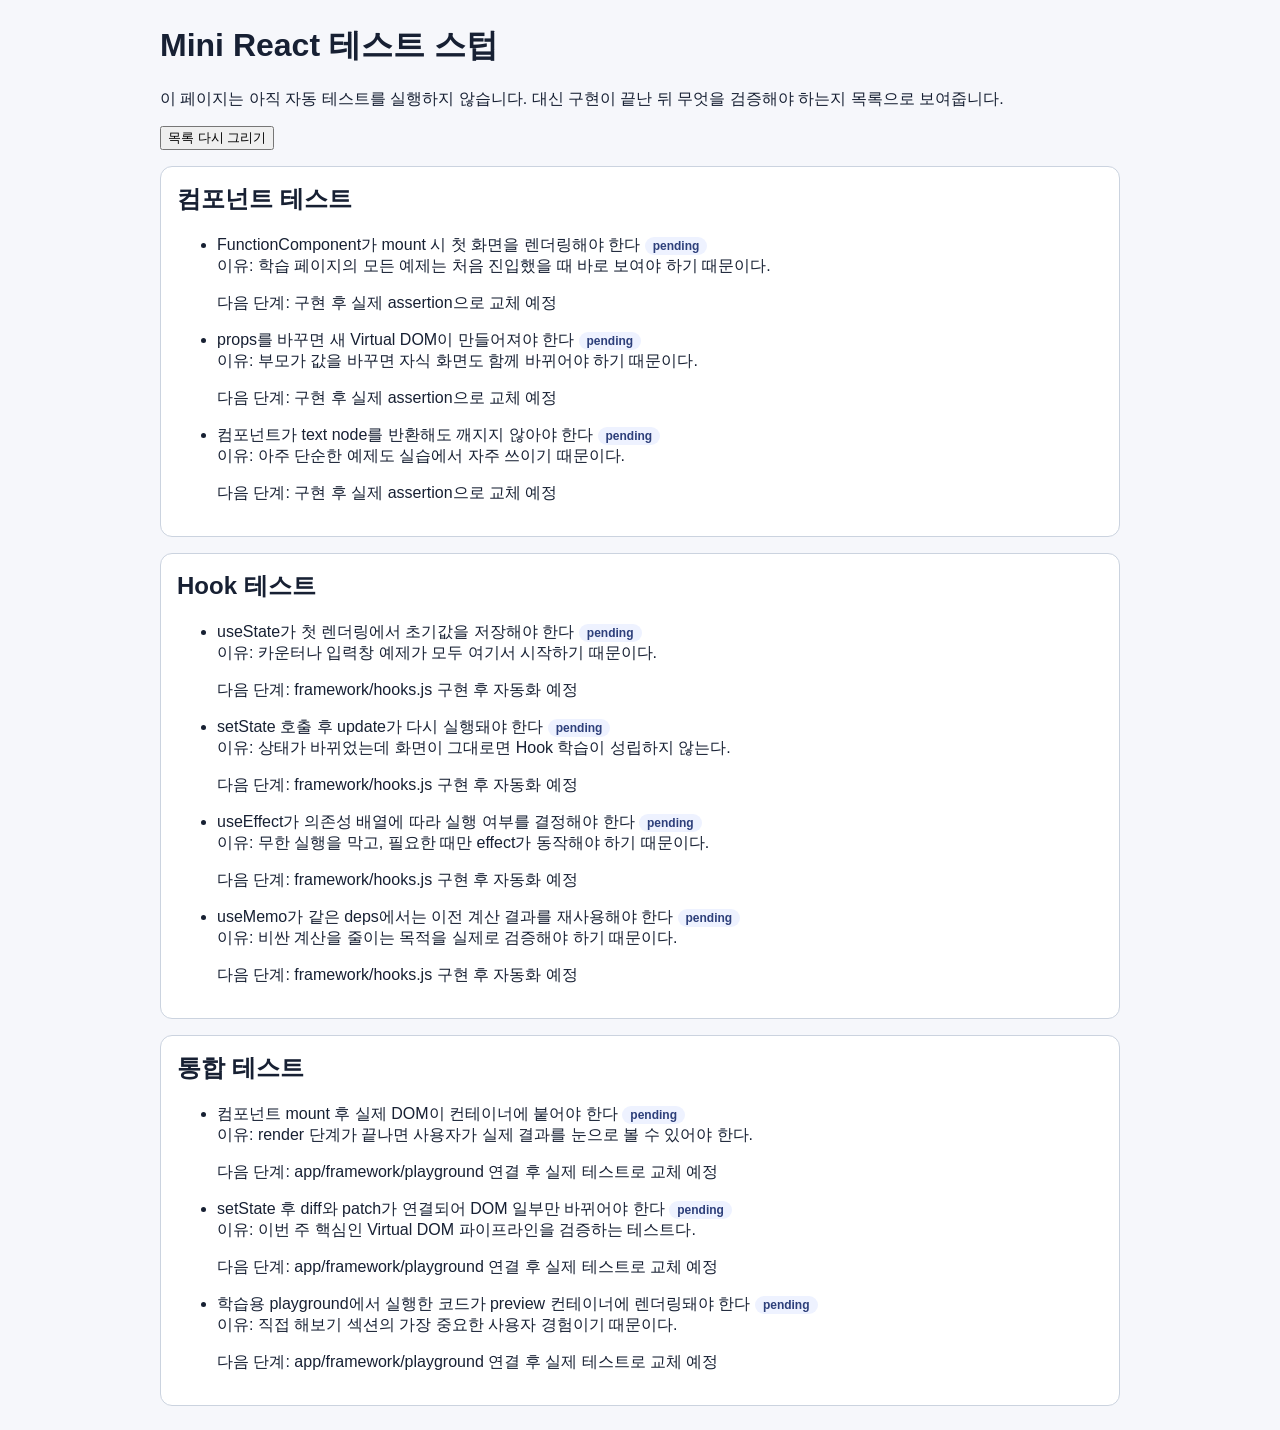
==== tests/framework.test.html @ 9bf92db6 "First commit" ====
<!doctype html>
<html lang="ko">
  <head>
    <meta charset="UTF-8" />
    <meta name="viewport" content="width=device-width, initial-scale=1.0" />
    <title>Framework Test Stub</title>
    <style>
      body {
        margin: 0;
        padding: 24px;
        background: #f6f7fb;
        color: #172033;
        font-family: "Pretendard", "Apple SD Gothic Neo", sans-serif;
      }

      main {
        max-width: 960px;
        margin: 0 auto;
      }

      section {
        margin-top: 16px;
        padding: 16px;
        border: 1px solid #cbd3df;
        border-radius: 12px;
        background: white;
      }

      h1,
      h2,
      p {
        margin-top: 0;
      }

      li + li {
        margin-top: 8px;
      }

      .status {
        display: inline-block;
        padding: 2px 8px;
        border-radius: 999px;
        background: #eef2ff;
        color: #2d3f7a;
        font-size: 12px;
        font-weight: 700;
      }
    </style>
  </head>
  <body>
    <main>
      <h1>Mini React 테스트 스텁</h1>
      <p>
        이 페이지는 아직 자동 테스트를 실행하지 않습니다.
        대신 구현이 끝난 뒤 무엇을 검증해야 하는지 목록으로 보여줍니다.
      </p>

      <button id="refresh-button" type="button">목록 다시 그리기</button>
      <div id="results"></div>
    </main>

    <script type="module">
      import { runComponentStubTests } from './component.test.js';
      import { runHookStubTests } from './hooks.test.js';
      import { runIntegrationStubTests } from './integration.test.js';

      const resultsRoot = document.querySelector('#results');
      const refreshButton = document.querySelector('#refresh-button');

      function renderGroup(title, results) {
        const section = document.createElement('section');
        const heading = document.createElement('h2');
        const list = document.createElement('ul');

        heading.textContent = title;
        section.appendChild(heading);

        for (const result of results) {
          const item = document.createElement('li');
          const badge = document.createElement('span');
          const reason = document.createElement('p');
          const nextStep = document.createElement('p');

          badge.className = 'status';
          badge.textContent = result.status;

          item.textContent = `${result.name} `;
          item.appendChild(badge);

          reason.textContent = `이유: ${result.reason}`;
          nextStep.textContent = `다음 단계: ${result.nextStep}`;

          item.append(reason, nextStep);
          list.appendChild(item);
        }

        section.appendChild(list);
        return section;
      }

      function renderAll() {
        resultsRoot.replaceChildren(
          renderGroup('컴포넌트 테스트', runComponentStubTests()),
          renderGroup('Hook 테스트', runHookStubTests()),
          renderGroup('통합 테스트', runIntegrationStubTests()),
        );
      }

      refreshButton.addEventListener('click', renderAll);
      renderAll();
    </script>
  </body>
</html>
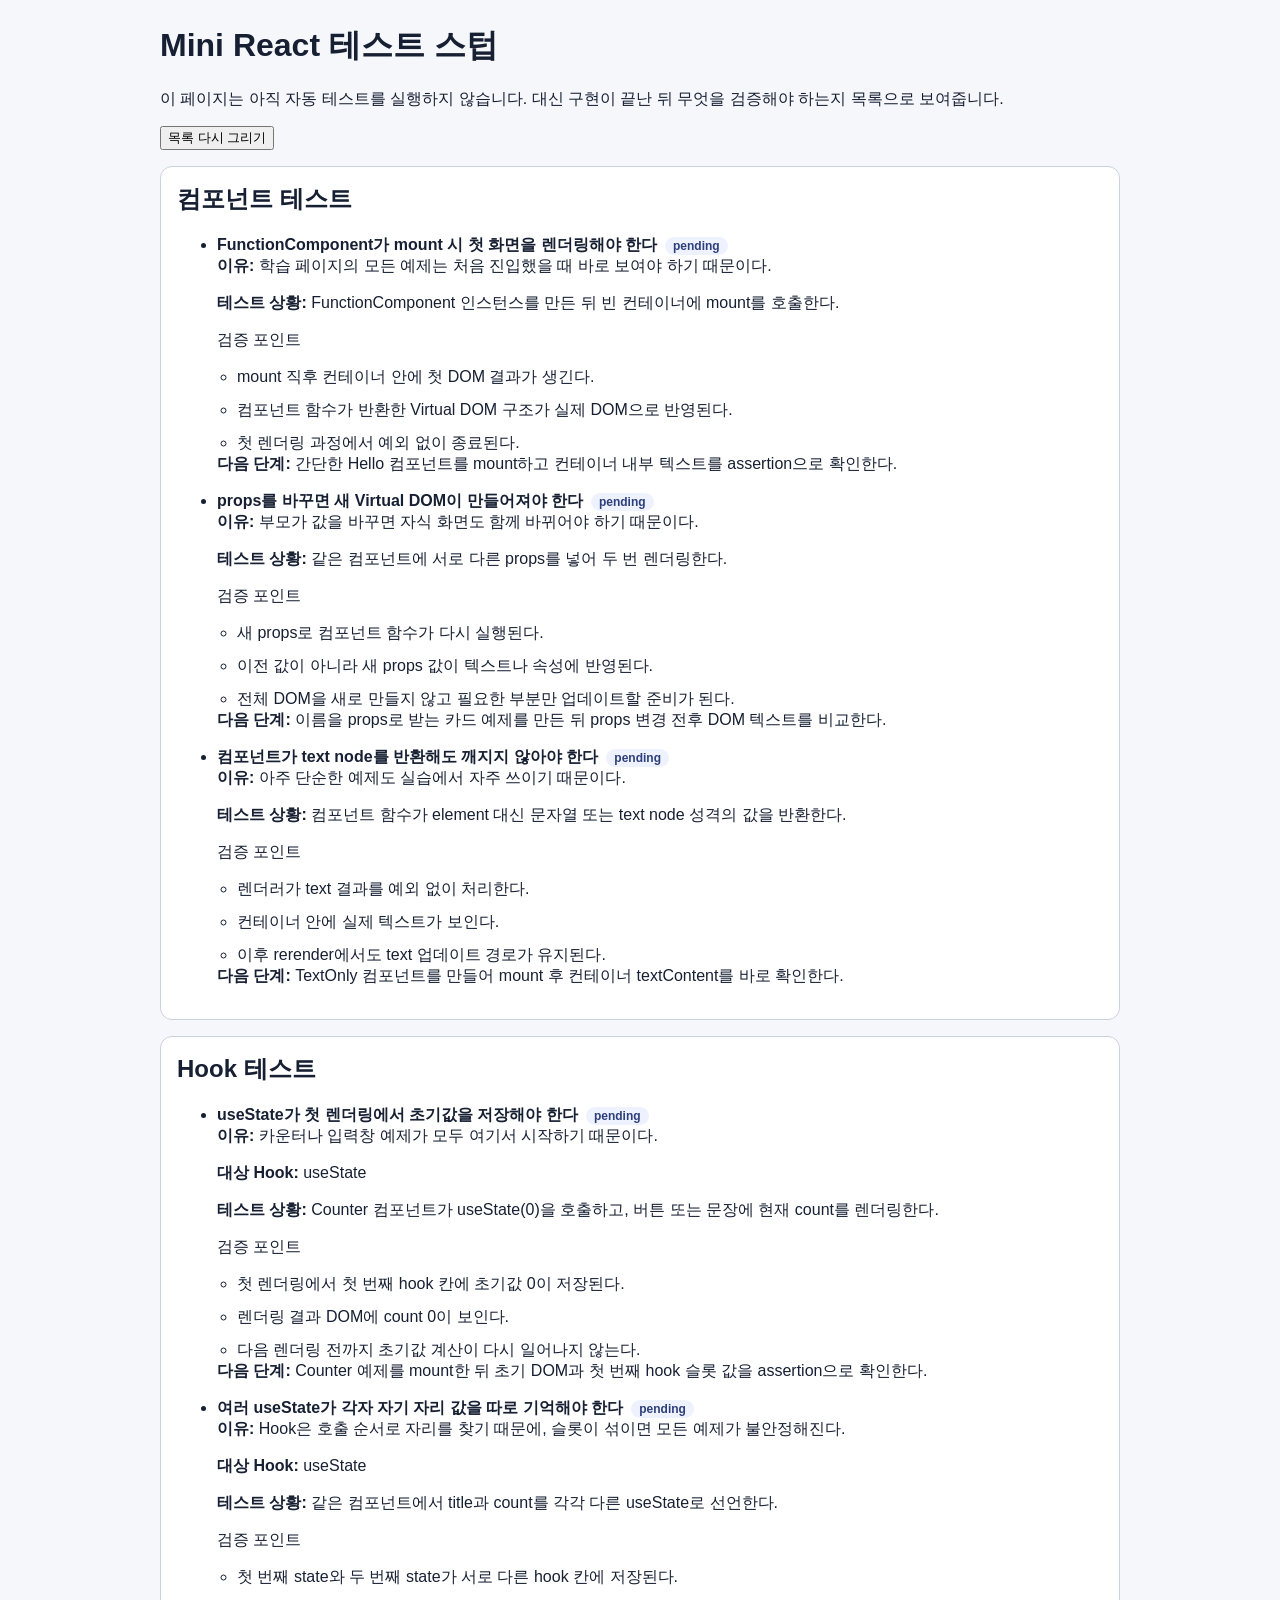
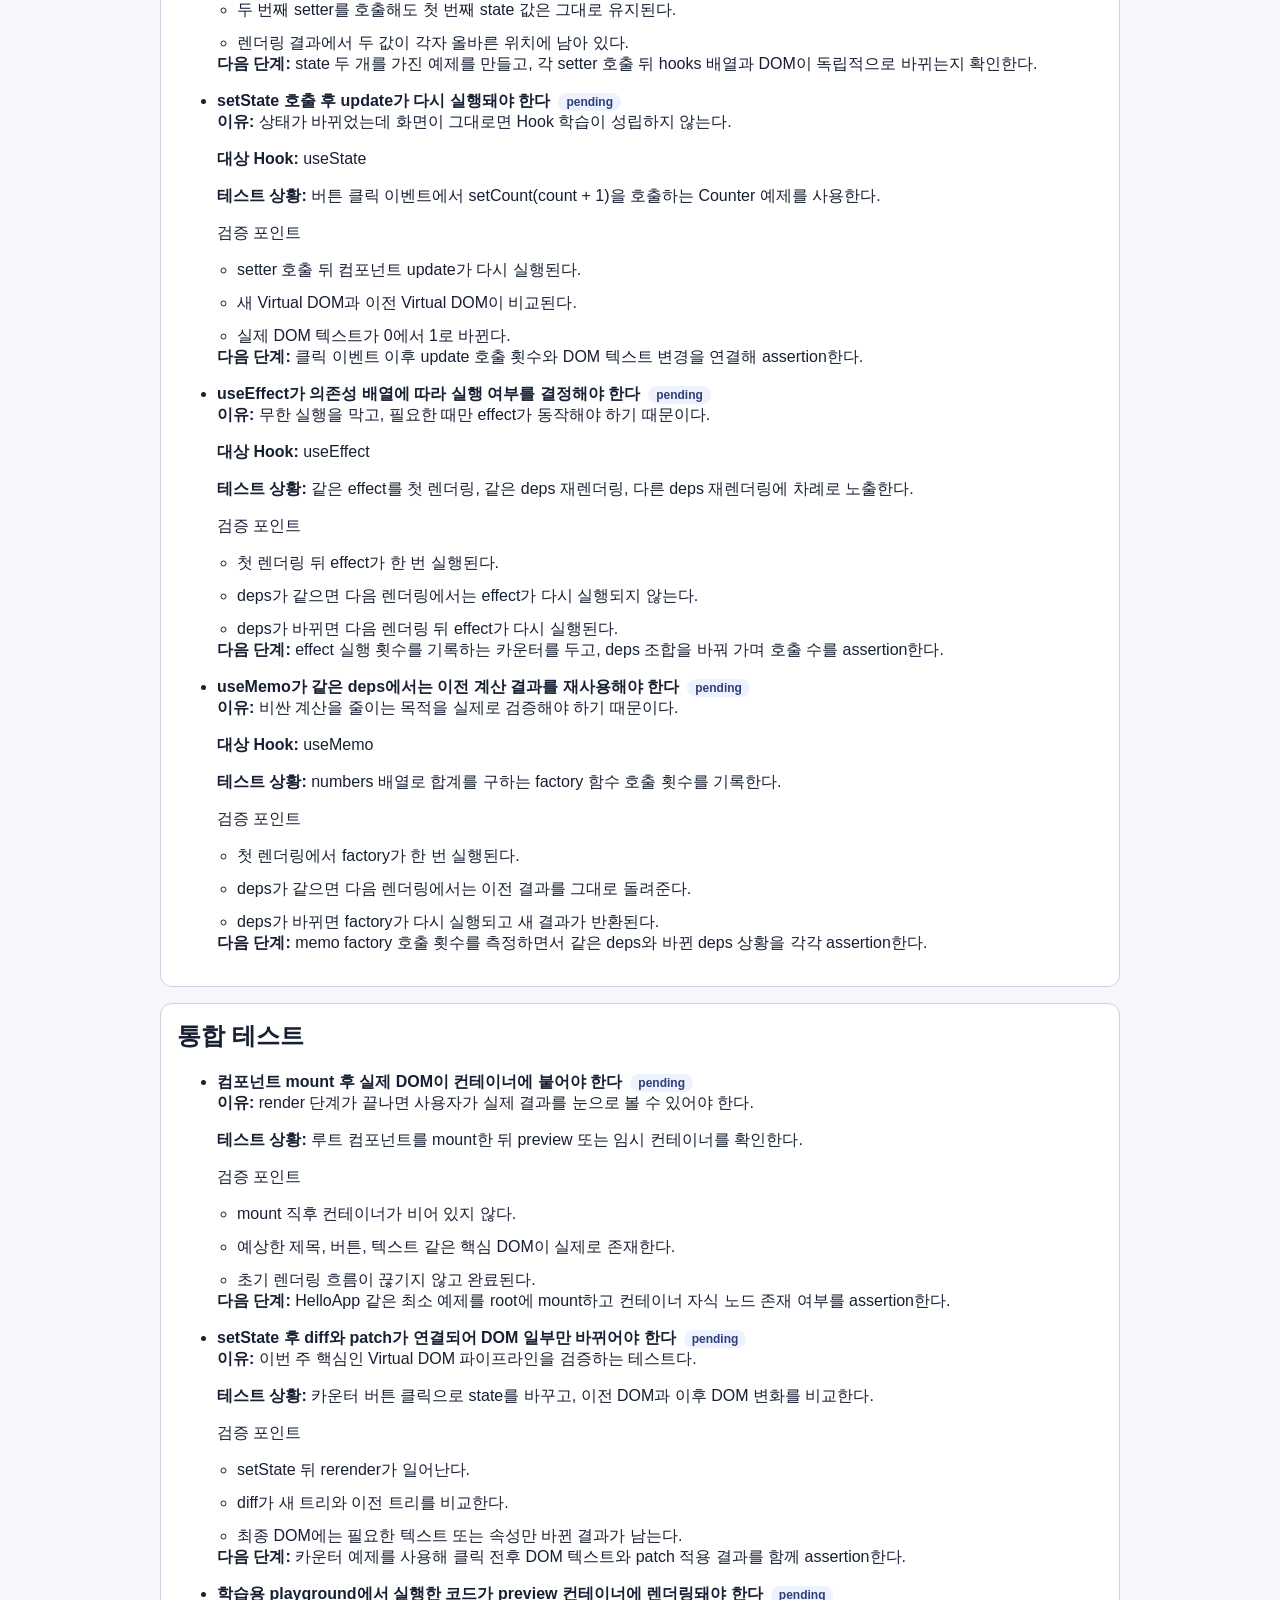
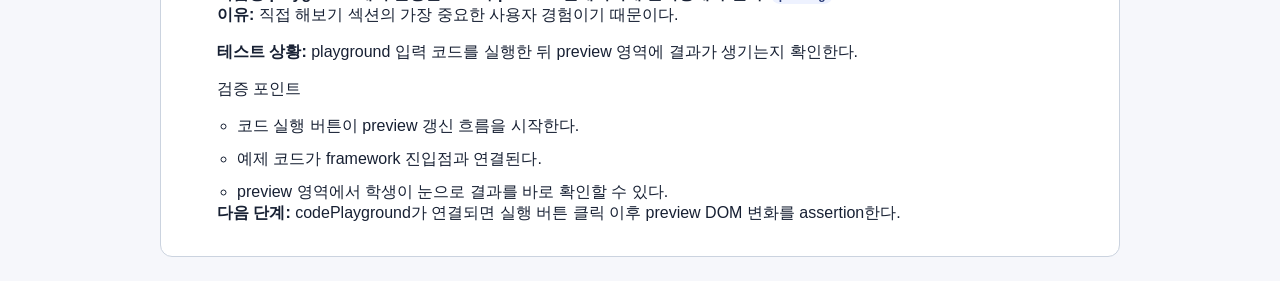
==== commit 284ea3aa: "feat : pages.md, tests.md 추가 및 파일 주석추가" ====
--- a/tests/framework.test.html
+++ b/tests/framework.test.html
@@ -5,6 +5,8 @@
     <meta name="viewport" content="width=device-width, initial-scale=1.0" />
     <title>Framework Test Stub</title>
     <style>
+      /* 이 페이지는 "테스트 실행기"라기보다 "테스트 시나리오 뷰어"에 가깝다.
+         그래서 화려한 UI보다는 각 항목을 읽기 쉬운 문서형 레이아웃으로 맞췄다. */
       body {
         margin: 0;
         padding: 24px;
@@ -33,7 +35,7 @@
       }
 
       li + li {
-        margin-top: 8px;
+        margin-top: 12px;
       }
 
       .status {
@@ -45,6 +47,23 @@
         font-size: 12px;
         font-weight: 700;
       }
+
+      .result-title-row {
+        display: flex;
+        gap: 8px;
+        align-items: center;
+        flex-wrap: wrap;
+      }
+
+      .result-title {
+        margin-bottom: 0;
+        font-weight: 700;
+      }
+
+      .details-list {
+        margin-top: 0;
+        padding-left: 20px;
+      }
     </style>
   </head>
   <body>
@@ -55,11 +74,15 @@
         대신 구현이 끝난 뒤 무엇을 검증해야 하는지 목록으로 보여줍니다.
       </p>
 
+      <!-- 새 시나리오를 추가했을 때 브라우저에서 바로 다시 그려 볼 수 있도록
+           단순 refresh 버튼을 두었다. -->
       <button id="refresh-button" type="button">목록 다시 그리기</button>
       <div id="results"></div>
     </main>
 
     <script type="module">
+      // 각 모듈은 "실행 결과"라기보다 "테스트 시나리오 데이터"를 내보낸다.
+      // 이 HTML은 그 데이터를 받아 읽기 좋은 형태로 렌더링하는 역할을 맡는다.
       import { runComponentStubTests } from './component.test.js';
       import { runHookStubTests } from './hooks.test.js';
       import { runIntegrationStubTests } from './integration.test.js';
@@ -67,6 +90,40 @@
       const resultsRoot = document.querySelector('#results');
       const refreshButton = document.querySelector('#refresh-button');
 
+      // 한 줄 설명 항목을 "라벨: 내용" 형태로 붙이는 helper다.
+      // 예: 이유, 대상 Hook, 테스트 상황, 다음 단계
+      function appendDetail(container, label, text) {
+        if (!text) return;
+
+        const paragraph = document.createElement('p');
+        const strong = document.createElement('strong');
+
+        strong.textContent = `${label}: `;
+        paragraph.append(strong, text);
+        container.appendChild(paragraph);
+      }
+
+      // 여러 개의 검증 포인트처럼 리스트가 필요한 경우에 쓰는 helper다.
+      function appendListDetail(container, label, items) {
+        if (!Array.isArray(items) || items.length === 0) return;
+
+        const heading = document.createElement('p');
+        const list = document.createElement('ul');
+
+        heading.textContent = label;
+        list.className = 'details-list';
+
+        for (const item of items) {
+          const li = document.createElement('li');
+          li.textContent = item;
+          list.appendChild(li);
+        }
+
+        container.append(heading, list);
+      }
+
+      // 테스트 그룹 하나를 section으로 렌더링한다.
+      // 컴포넌트 / Hook / 통합 테스트가 모두 같은 패턴을 쓰므로 공통 함수로 묶었다.
       function renderGroup(title, results) {
         const section = document.createElement('section');
         const heading = document.createElement('h2');
@@ -77,20 +134,26 @@
 
         for (const result of results) {
           const item = document.createElement('li');
+          const titleRow = document.createElement('div');
+          const name = document.createElement('p');
           const badge = document.createElement('span');
-          const reason = document.createElement('p');
-          const nextStep = document.createElement('p');
 
+          titleRow.className = 'result-title-row';
+          name.className = 'result-title';
           badge.className = 'status';
+
+          name.textContent = result.name;
           badge.textContent = result.status;
 
-          item.textContent = `${result.name} `;
-          item.appendChild(badge);
+          titleRow.append(name, badge);
+          item.appendChild(titleRow);
 
-          reason.textContent = `이유: ${result.reason}`;
-          nextStep.textContent = `다음 단계: ${result.nextStep}`;
+          appendDetail(item, '이유', result.reason);
+          appendDetail(item, '대상 Hook', result.hook);
+          appendDetail(item, '테스트 상황', result.setup);
+          appendListDetail(item, '검증 포인트', result.checkpoints);
+          appendDetail(item, '다음 단계', result.nextStep);
 
-          item.append(reason, nextStep);
           list.appendChild(item);
         }
 
@@ -98,6 +161,7 @@
         return section;
       }
 
+      // 세 종류의 테스트 시나리오를 한 번에 다시 그린다.
       function renderAll() {
         resultsRoot.replaceChildren(
           renderGroup('컴포넌트 테스트', runComponentStubTests()),
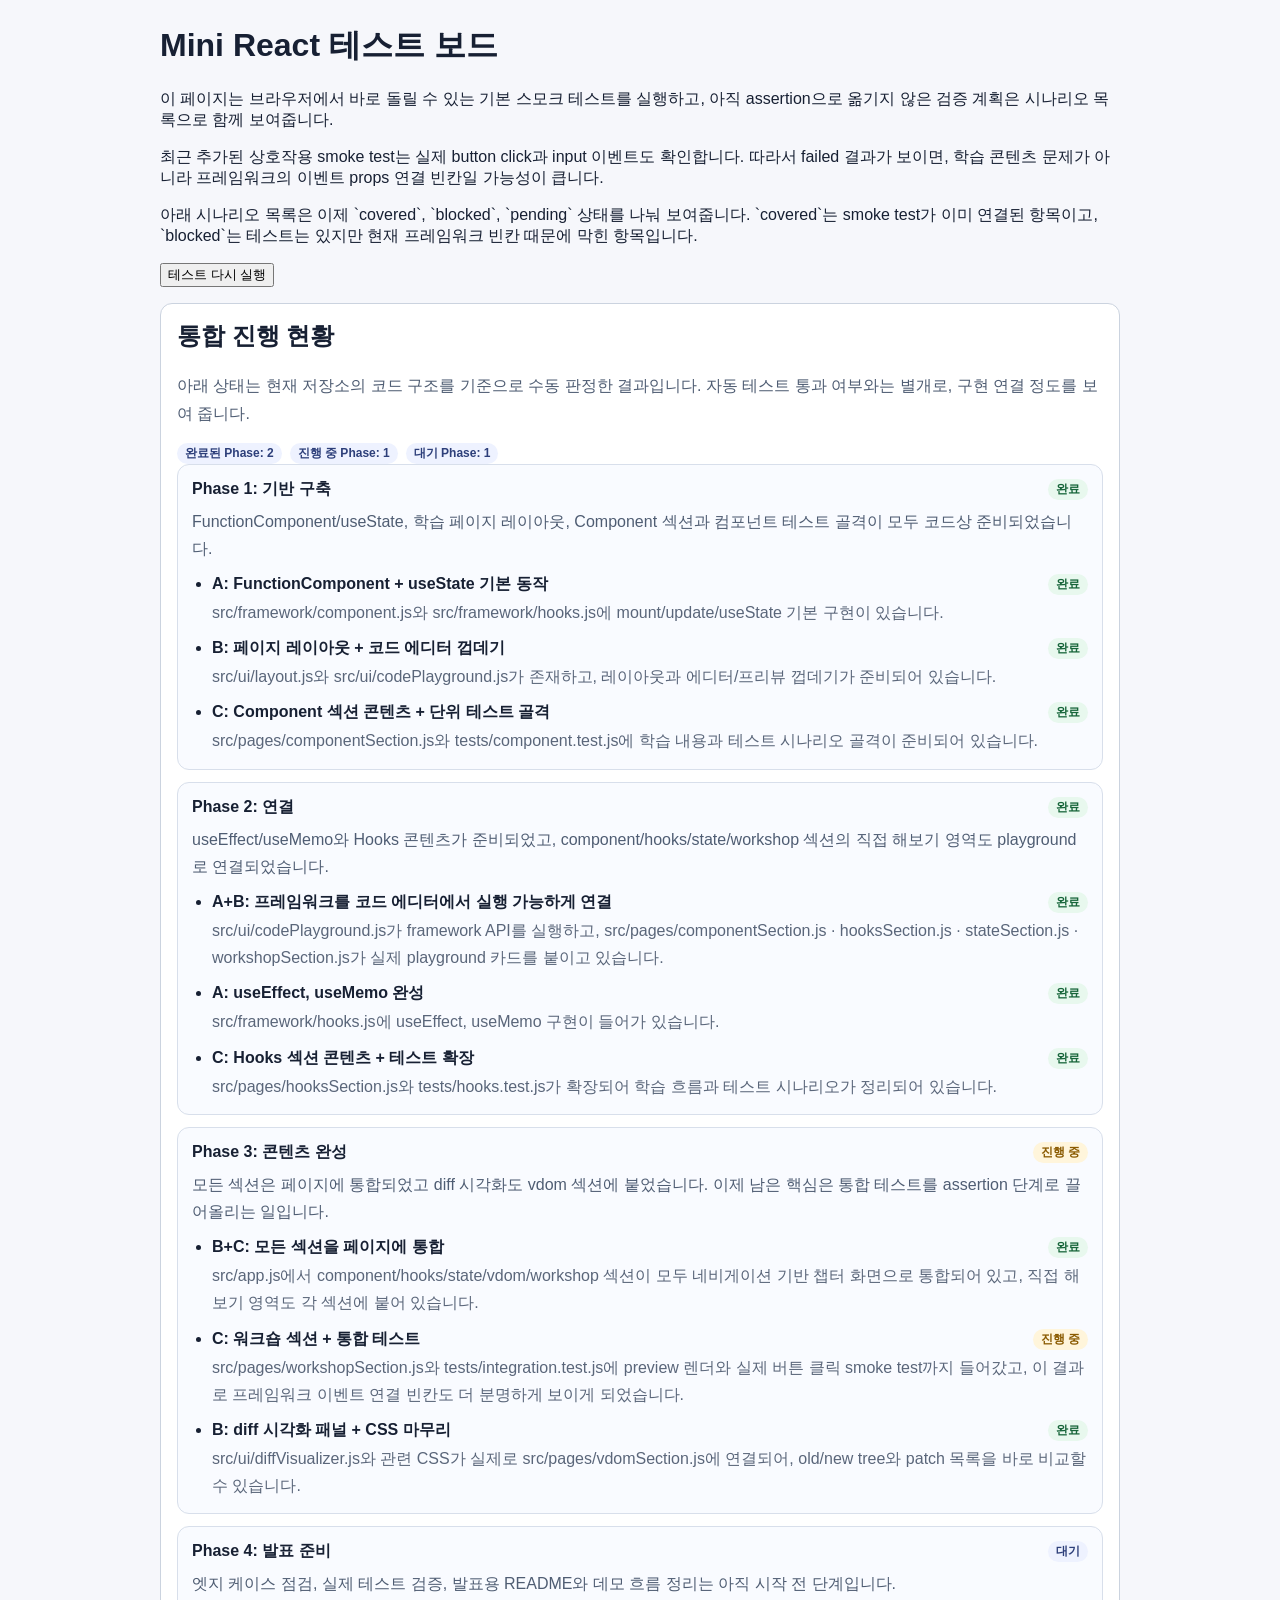
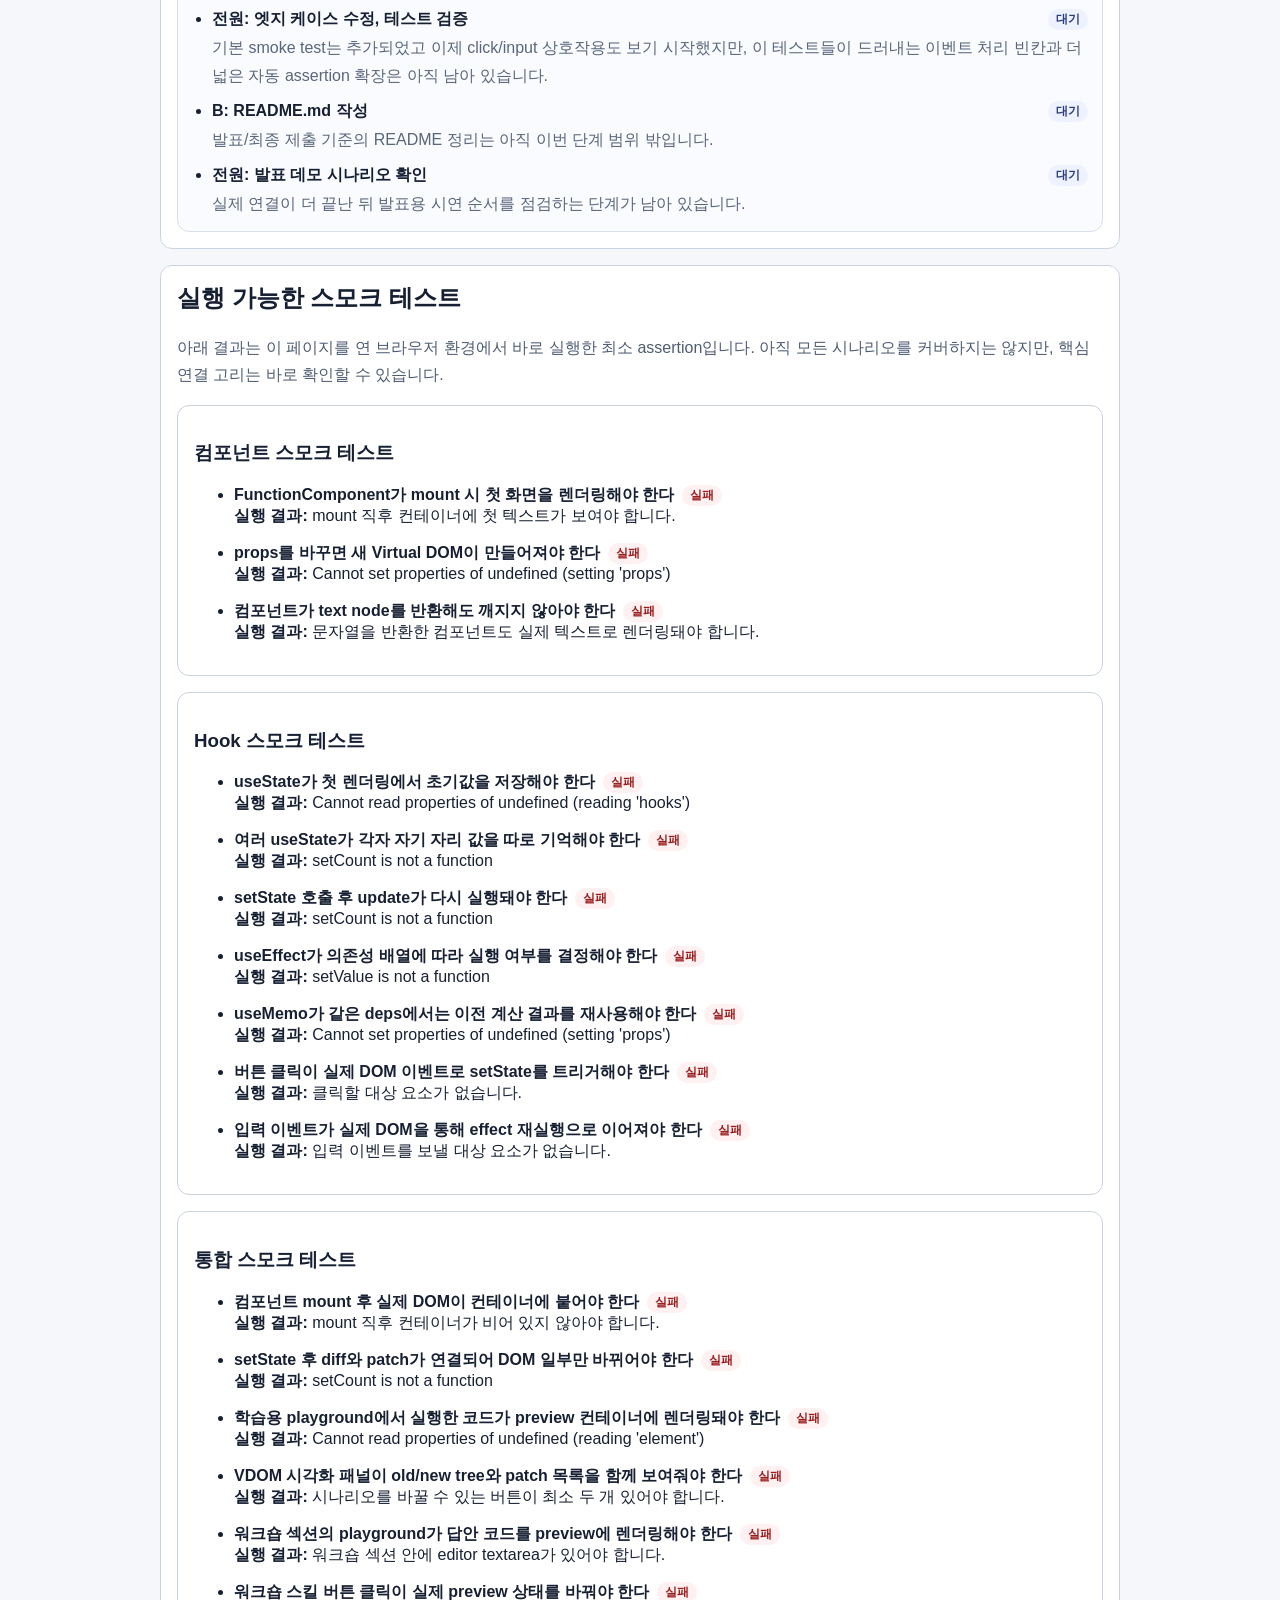
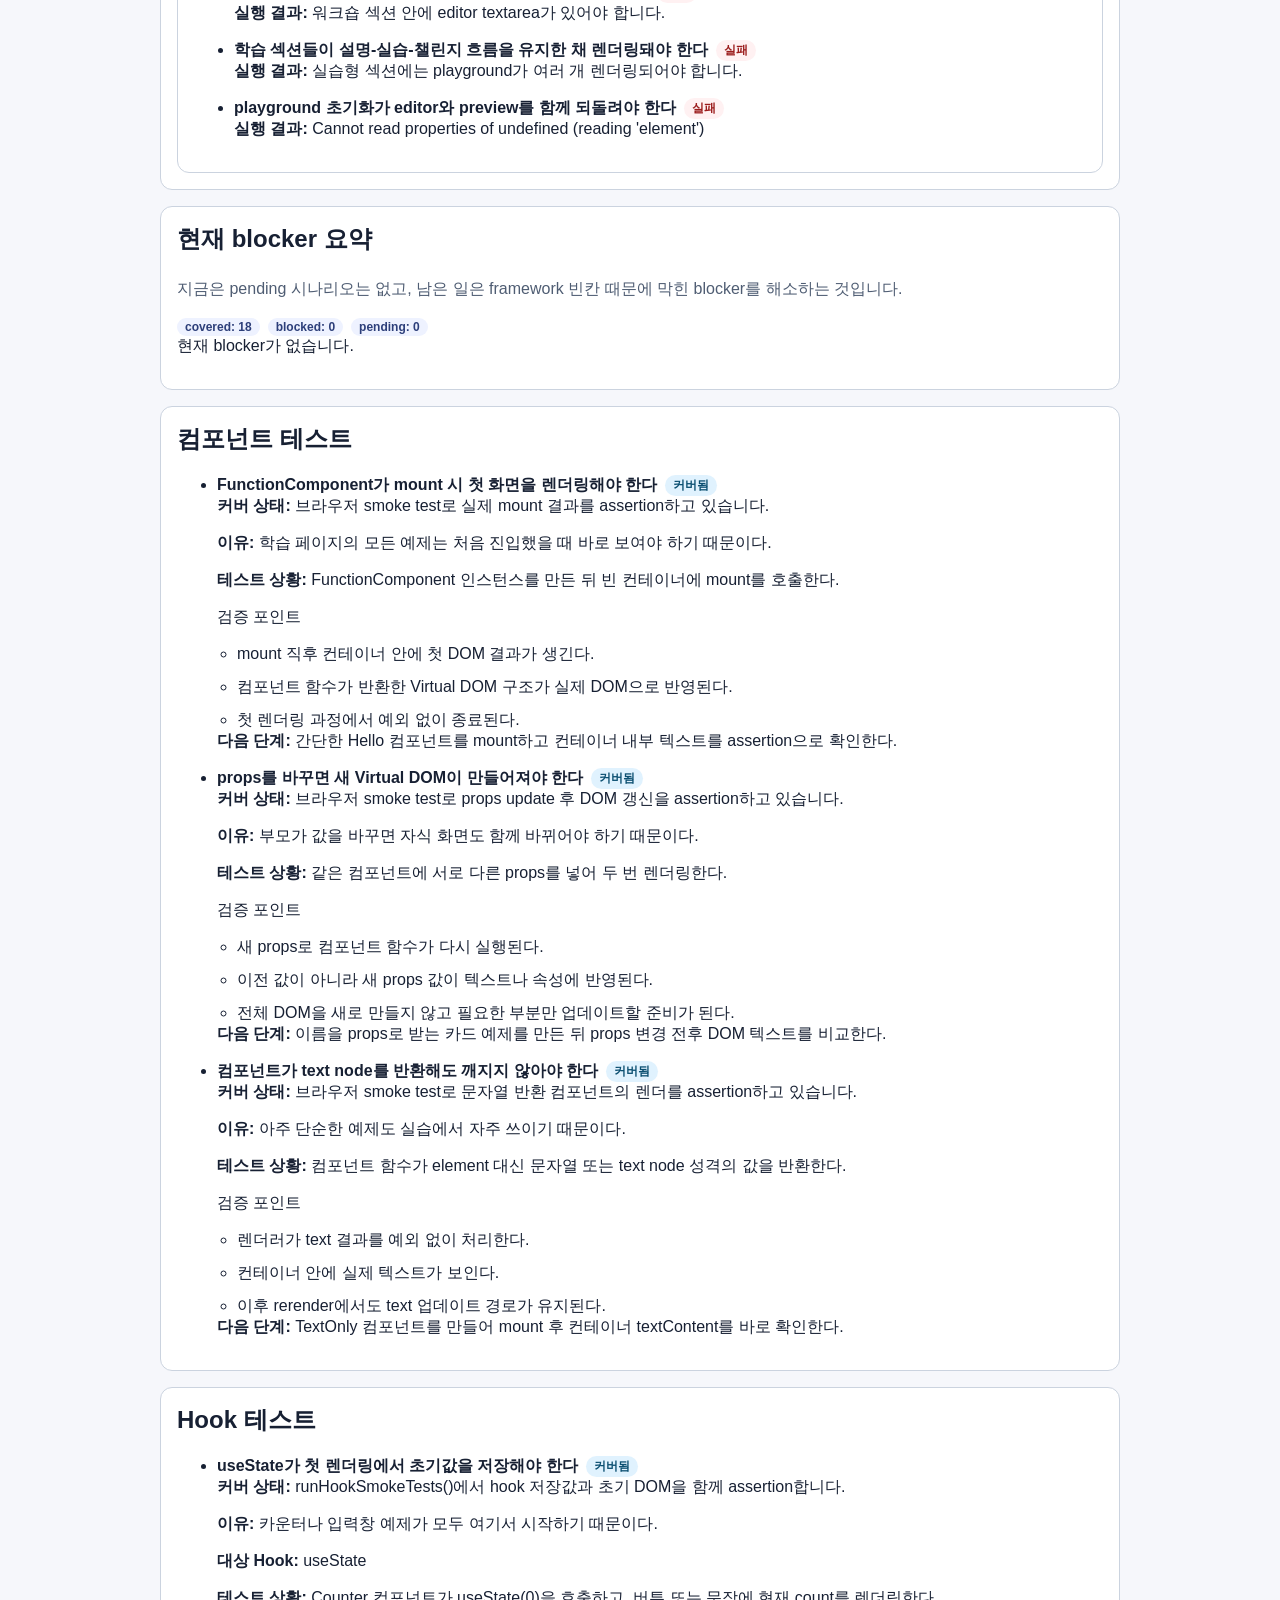
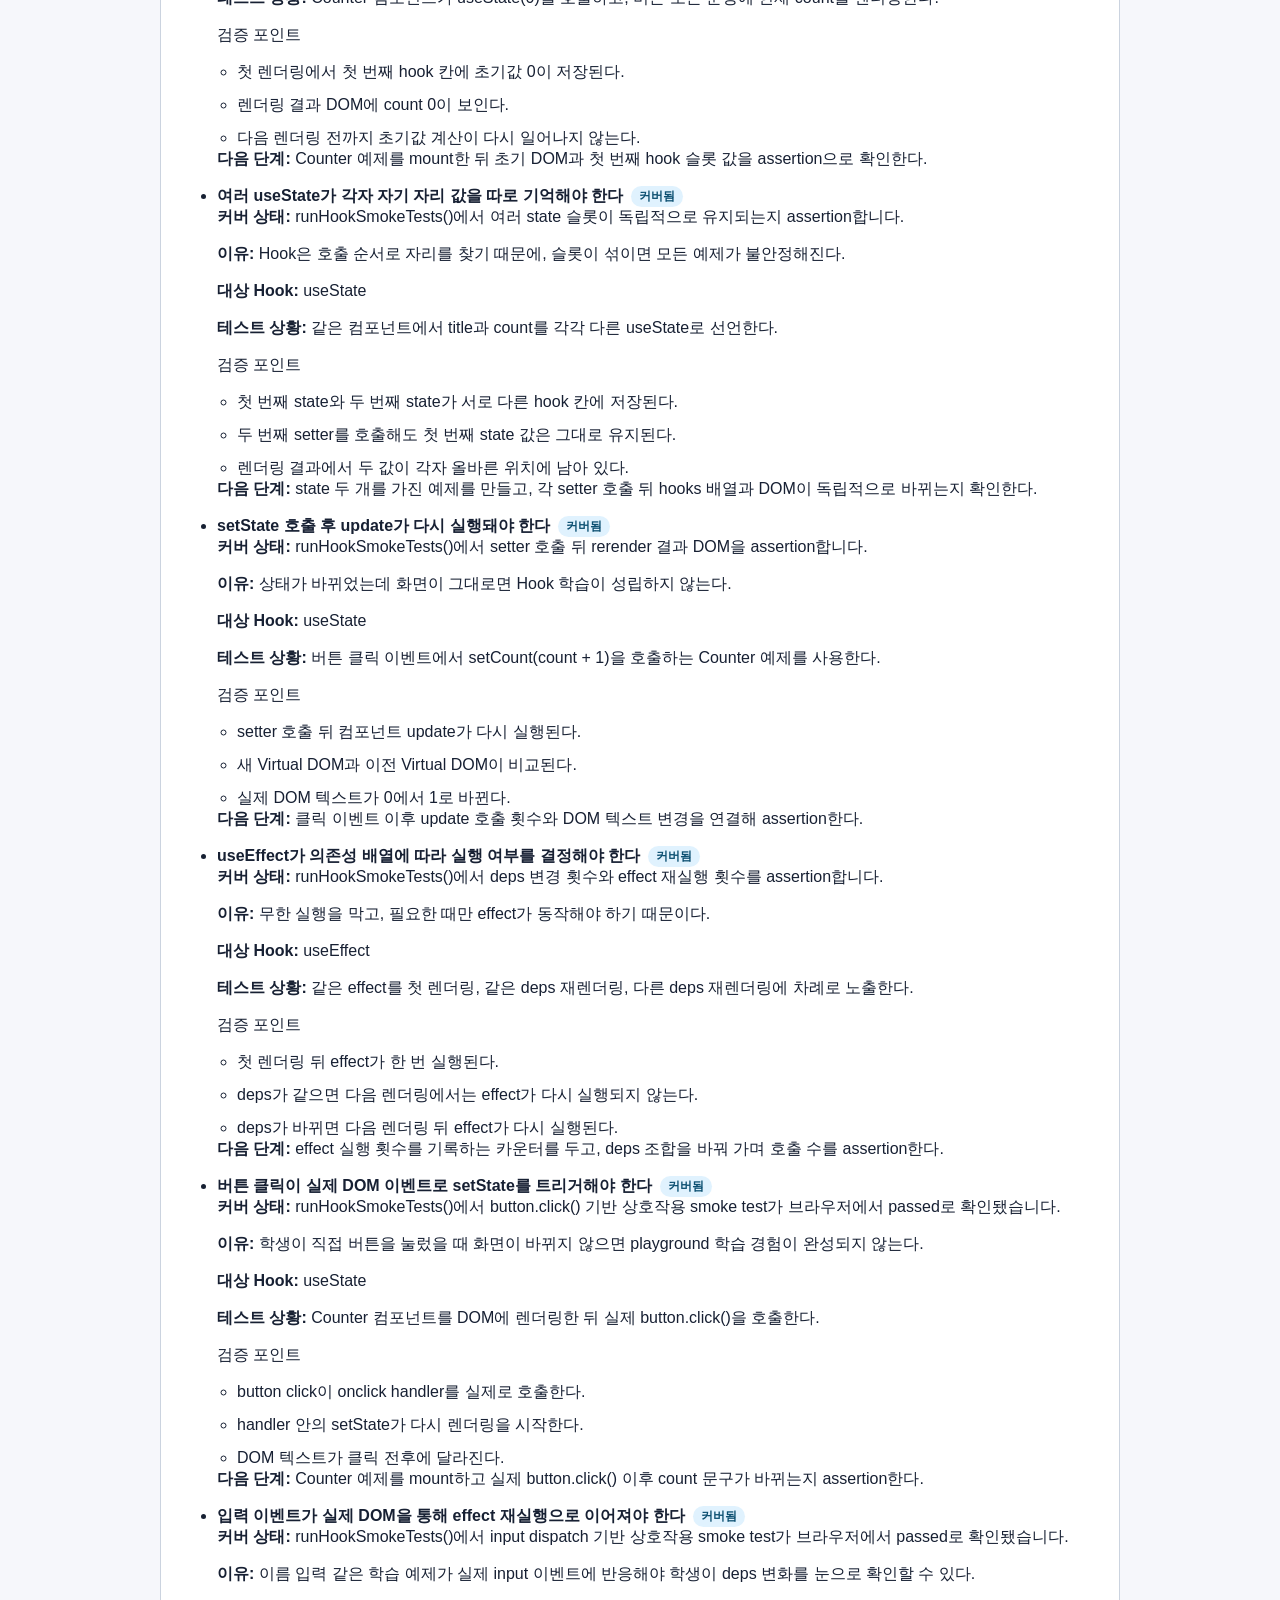
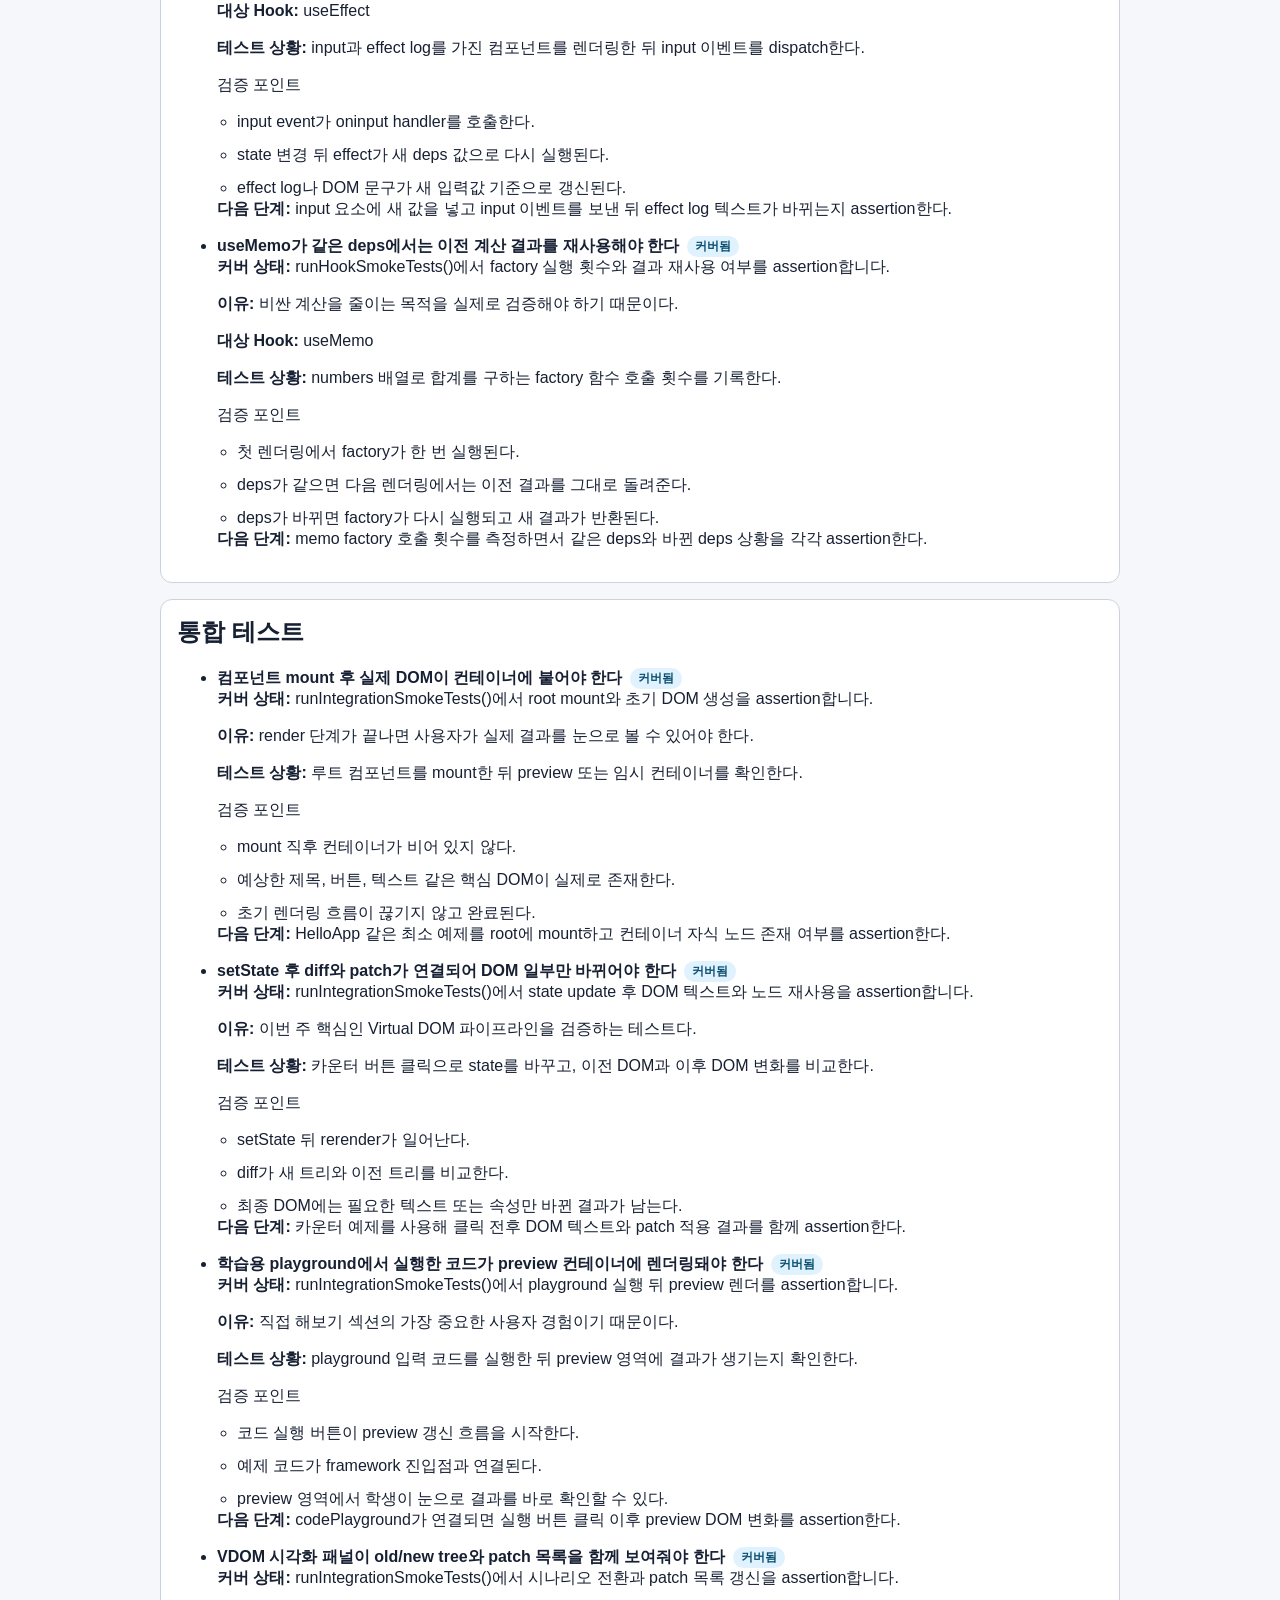
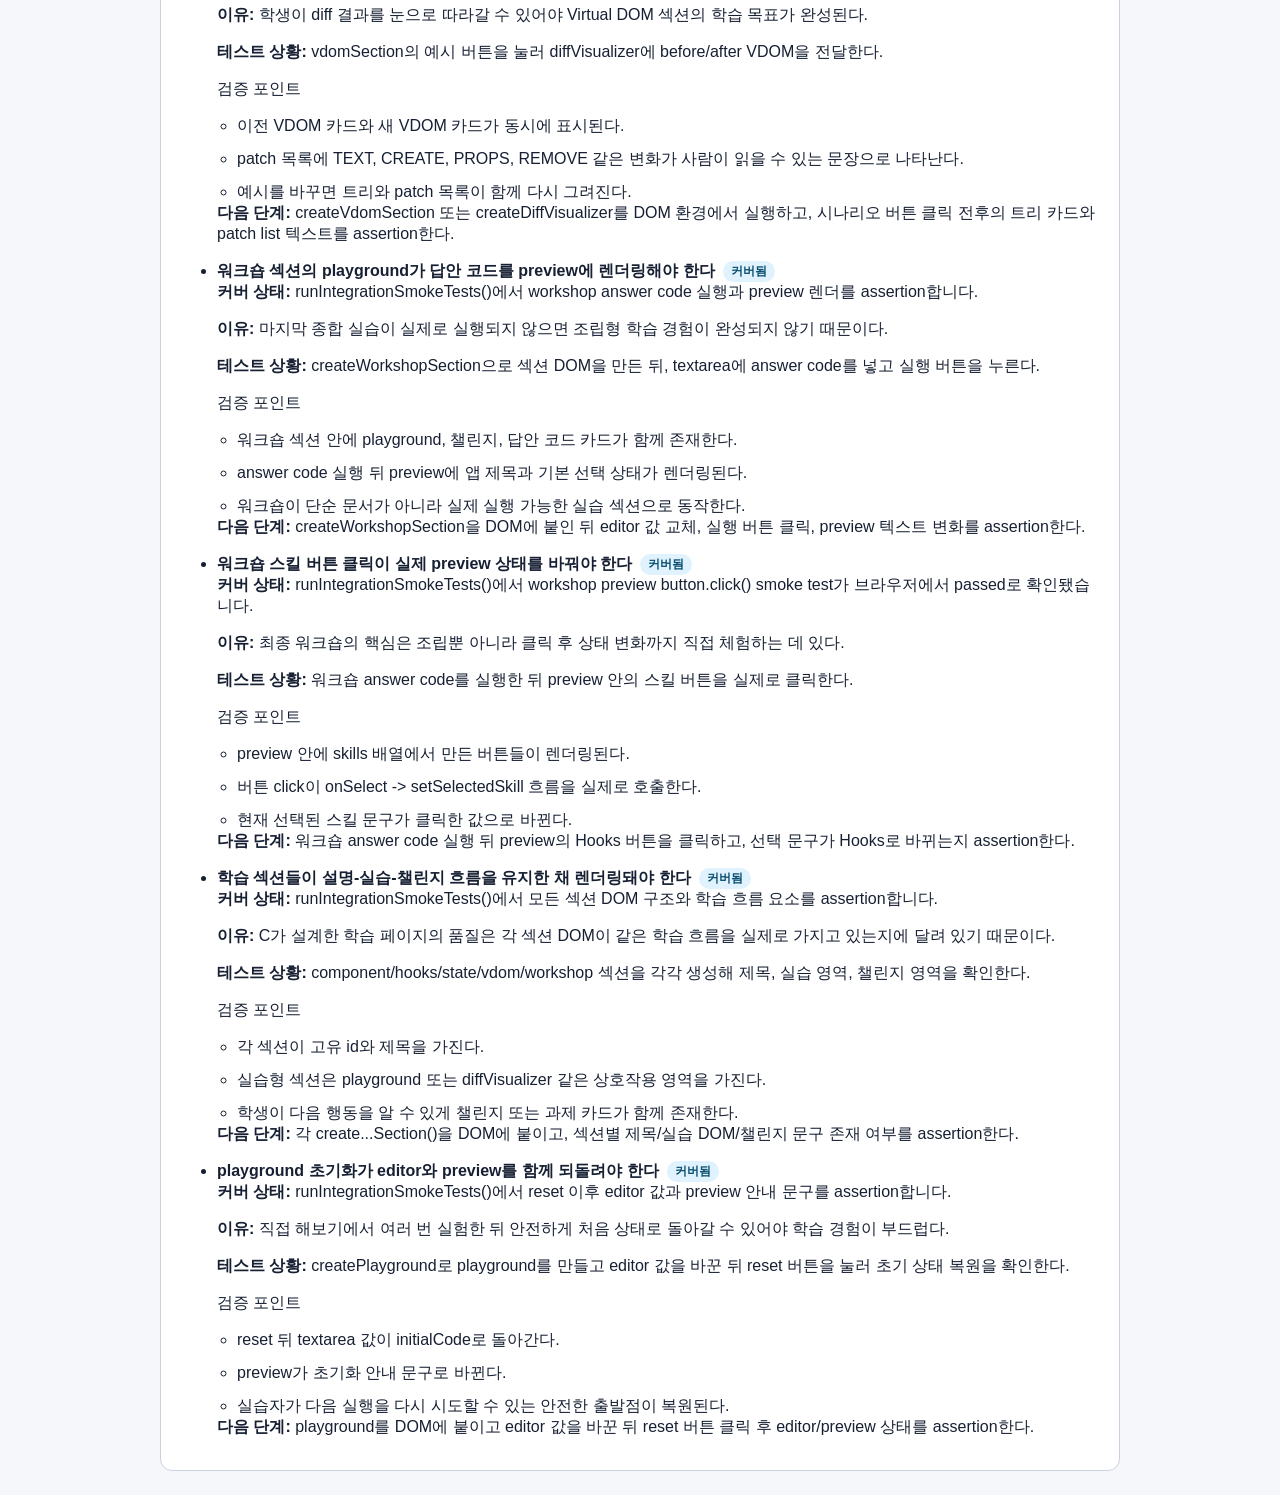
==== commit b10b500d: "fix(framework): 라이브 프리뷰 이벤트 props 연결 및 테스트 상태 갱신 - domProps helper 추가로 onclick/oninput 등 이벤트 props를 " ====
--- a/tests/framework.test.html
+++ b/tests/framework.test.html
@@ -64,31 +64,474 @@
         margin-top: 0;
         padding-left: 20px;
       }
+
+      .progress-note {
+        color: #4f5d73;
+        line-height: 1.7;
+      }
+
+      .progress-counts {
+        display: flex;
+        flex-wrap: wrap;
+        gap: 8px;
+        margin: 12px 0 0;
+      }
+
+      .progress-grid {
+        display: grid;
+        gap: 12px;
+      }
+
+      .phase-card {
+        border: 1px solid #d8dfeb;
+        border-radius: 12px;
+        background: #f9fbff;
+        padding: 14px;
+      }
+
+      .phase-header {
+        display: flex;
+        gap: 8px;
+        align-items: center;
+        justify-content: space-between;
+        flex-wrap: wrap;
+      }
+
+      .phase-title {
+        margin-bottom: 0;
+        font-weight: 800;
+      }
+
+      .phase-summary {
+        margin: 8px 0 0;
+        color: #4f5d73;
+        line-height: 1.7;
+      }
+
+      .phase-task-list {
+        margin: 12px 0 0;
+        padding-left: 20px;
+      }
+
+      .phase-task-title {
+        font-weight: 700;
+      }
+
+      .phase-task-note {
+        margin: 4px 0 0;
+        color: #5a667a;
+        line-height: 1.7;
+      }
+
+      .status-completed {
+        background: #e8f8ee;
+        color: #17653a;
+      }
+
+      .status-in_progress {
+        background: #fff5db;
+        color: #8a5a00;
+      }
+
+      .status-pending {
+        background: #eef2ff;
+        color: #2d3f7a;
+      }
+
+      .status-covered {
+        background: #e0f2fe;
+        color: #0b4f71;
+      }
+
+      .status-blocked {
+        background: #fff1f2;
+        color: #9b1c1c;
+      }
+
+      .status-passed {
+        background: #e8f8ee;
+        color: #17653a;
+      }
+
+      .status-failed {
+        background: #fff1f2;
+        color: #9b1c1c;
+      }
+
+      .smoke-note {
+        color: #4f5d73;
+        line-height: 1.7;
+      }
     </style>
   </head>
   <body>
     <main>
-      <h1>Mini React 테스트 스텁</h1>
+      <h1>Mini React 테스트 보드</h1>
       <p>
-        이 페이지는 아직 자동 테스트를 실행하지 않습니다.
-        대신 구현이 끝난 뒤 무엇을 검증해야 하는지 목록으로 보여줍니다.
+        이 페이지는 브라우저에서 바로 돌릴 수 있는 기본 스모크 테스트를 실행하고,
+        아직 assertion으로 옮기지 않은 검증 계획은 시나리오 목록으로 함께 보여줍니다.
       </p>
-
-      <!-- 새 시나리오를 추가했을 때 브라우저에서 바로 다시 그려 볼 수 있도록
-           단순 refresh 버튼을 두었다. -->
-      <button id="refresh-button" type="button">목록 다시 그리기</button>
+      <p>
+        최근 추가된 상호작용 smoke test는 실제 button click과 input 이벤트도 확인합니다.
+        따라서 failed 결과가 보이면, 학습 콘텐츠 문제가 아니라 프레임워크의 이벤트 props 연결 빈칸일 가능성이 큽니다.
+      </p>
+
+      <!-- 테스트를 다시 실행하고 시나리오 화면도 함께 새로 그릴 수 있게 버튼을 둔다. -->
+      <p>
+        아래 시나리오 목록은 이제 `covered`, `blocked`, `pending` 상태를 나눠 보여줍니다.
+        `covered`는 smoke test가 이미 연결된 항목이고, `blocked`는 테스트는 있지만 현재 프레임워크 빈칸 때문에 막힌 항목입니다.
+      </p>
+      <button id="refresh-button" type="button">테스트 다시 실행</button>
+      <div id="progress"></div>
+      <div id="smoke-results"></div>
+      <div id="blockers"></div>
       <div id="results"></div>
     </main>
 
     <script type="module">
-      // 각 모듈은 "실행 결과"라기보다 "테스트 시나리오 데이터"를 내보낸다.
-      // 이 HTML은 그 데이터를 받아 읽기 좋은 형태로 렌더링하는 역할을 맡는다.
-      import { runComponentStubTests } from './component.test.js';
-      import { runHookStubTests } from './hooks.test.js';
-      import { runIntegrationStubTests } from './integration.test.js';
-
+      // 각 모듈은 "실행 가능한 스모크 테스트"와 "남아 있는 테스트 시나리오"를 함께 내보낸다.
+      // 이 HTML은 그 결과를 읽기 좋은 형태로 렌더링하는 역할을 맡는다.
+      import { runComponentSmokeTests, runComponentStubTests } from './component.test.js';
+      import { runHookSmokeTests, runHookStubTests } from './hooks.test.js';
+      import { runIntegrationSmokeTests, runIntegrationStubTests } from './integration.test.js';
+
+      // 이 데이터는 "현재 로컬 코드 상태를 사람이 읽고 판정한 진행 현황"이다.
+      // 실제 자동 테스트 결과와는 다르므로, 아래 시나리오 목록과는 별도로 보여 준다.
+      const PROJECT_PROGRESS = [
+        {
+          phase: 'Phase 1: 기반 구축',
+          status: 'completed',
+          summary: 'FunctionComponent/useState, 학습 페이지 레이아웃, Component 섹션과 컴포넌트 테스트 골격이 모두 코드상 준비되었습니다.',
+          tasks: [
+            {
+              name: 'A: FunctionComponent + useState 기본 동작',
+              status: 'completed',
+              note: 'src/framework/component.js와 src/framework/hooks.js에 mount/update/useState 기본 구현이 있습니다.',
+            },
+            {
+              name: 'B: 페이지 레이아웃 + 코드 에디터 껍데기',
+              status: 'completed',
+              note: 'src/ui/layout.js와 src/ui/codePlayground.js가 존재하고, 레이아웃과 에디터/프리뷰 껍데기가 준비되어 있습니다.',
+            },
+            {
+              name: 'C: Component 섹션 콘텐츠 + 단위 테스트 골격',
+              status: 'completed',
+              note: 'src/pages/componentSection.js와 tests/component.test.js에 학습 내용과 테스트 시나리오 골격이 준비되어 있습니다.',
+            },
+          ],
+        },
+        {
+          phase: 'Phase 2: 연결',
+          status: 'completed',
+          summary: 'useEffect/useMemo와 Hooks 콘텐츠가 준비되었고, component/hooks/state/workshop 섹션의 직접 해보기 영역도 playground로 연결되었습니다.',
+          tasks: [
+            {
+              name: 'A+B: 프레임워크를 코드 에디터에서 실행 가능하게 연결',
+              status: 'completed',
+              note: 'src/ui/codePlayground.js가 framework API를 실행하고, src/pages/componentSection.js · hooksSection.js · stateSection.js · workshopSection.js가 실제 playground 카드를 붙이고 있습니다.',
+            },
+            {
+              name: 'A: useEffect, useMemo 완성',
+              status: 'completed',
+              note: 'src/framework/hooks.js에 useEffect, useMemo 구현이 들어가 있습니다.',
+            },
+            {
+              name: 'C: Hooks 섹션 콘텐츠 + 테스트 확장',
+              status: 'completed',
+              note: 'src/pages/hooksSection.js와 tests/hooks.test.js가 확장되어 학습 흐름과 테스트 시나리오가 정리되어 있습니다.',
+            },
+          ],
+        },
+        {
+          phase: 'Phase 3: 콘텐츠 완성',
+          status: 'in_progress',
+          summary: '모든 섹션은 페이지에 통합되었고 diff 시각화도 vdom 섹션에 붙었습니다. 이제 남은 핵심은 통합 테스트를 assertion 단계로 끌어올리는 일입니다.',
+          tasks: [
+            {
+              name: 'B+C: 모든 섹션을 페이지에 통합',
+              status: 'completed',
+              note: 'src/app.js에서 component/hooks/state/vdom/workshop 섹션이 모두 네비게이션 기반 챕터 화면으로 통합되어 있고, 직접 해보기 영역도 각 섹션에 붙어 있습니다.',
+            },
+            {
+              name: 'C: 워크숍 섹션 + 통합 테스트',
+              status: 'in_progress',
+              note: 'src/pages/workshopSection.js와 tests/integration.test.js에 preview 렌더와 실제 버튼 클릭 smoke test까지 들어갔고, 이 결과로 프레임워크 이벤트 연결 빈칸도 더 분명하게 보이게 되었습니다.',
+            },
+            {
+              name: 'B: diff 시각화 패널 + CSS 마무리',
+              status: 'completed',
+              note: 'src/ui/diffVisualizer.js와 관련 CSS가 실제로 src/pages/vdomSection.js에 연결되어, old/new tree와 patch 목록을 바로 비교할 수 있습니다.',
+            },
+          ],
+        },
+        {
+          phase: 'Phase 4: 발표 준비',
+          status: 'pending',
+          summary: '엣지 케이스 점검, 실제 테스트 검증, 발표용 README와 데모 흐름 정리는 아직 시작 전 단계입니다.',
+          tasks: [
+            {
+              name: '전원: 엣지 케이스 수정, 테스트 검증',
+              status: 'pending',
+              note: '기본 smoke test는 추가되었고 이제 click/input 상호작용도 보기 시작했지만, 이 테스트들이 드러내는 이벤트 처리 빈칸과 더 넓은 자동 assertion 확장은 아직 남아 있습니다.',
+            },
+            {
+              name: 'B: README.md 작성',
+              status: 'pending',
+              note: '발표/최종 제출 기준의 README 정리는 아직 이번 단계 범위 밖입니다.',
+            },
+            {
+              name: '전원: 발표 데모 시나리오 확인',
+              status: 'pending',
+              note: '실제 연결이 더 끝난 뒤 발표용 시연 순서를 점검하는 단계가 남아 있습니다.',
+            },
+          ],
+        },
+      ];
+
+      const STATUS_LABELS = {
+        completed: '완료',
+        in_progress: '진행 중',
+        pending: '대기',
+      };
+
+      const EXECUTION_STATUS_LABELS = {
+        passed: '통과',
+        failed: '실패',
+      };
+
+      const SCENARIO_STATUS_LABELS = {
+        covered: '커버됨',
+        blocked: 'framework blocker',
+        pending: '문서만 있음',
+      };
+
+      const progressRoot = document.querySelector('#progress');
+      const smokeRoot = document.querySelector('#smoke-results');
+      const blockersRoot = document.querySelector('#blockers');
       const resultsRoot = document.querySelector('#results');
       const refreshButton = document.querySelector('#refresh-button');
+
+      function createStatusBadge(status) {
+        const badge = document.createElement('span');
+        badge.className = `status status-${status}`;
+        badge.textContent = STATUS_LABELS[status] || status;
+        return badge;
+      }
+
+      function renderProgress(phases) {
+        const section = document.createElement('section');
+        const heading = document.createElement('h2');
+        const note = document.createElement('p');
+        const counts = document.createElement('div');
+        const grid = document.createElement('div');
+
+        heading.textContent = '통합 진행 현황';
+        note.className = 'progress-note';
+        note.textContent =
+          '아래 상태는 현재 저장소의 코드 구조를 기준으로 수동 판정한 결과입니다. 자동 테스트 통과 여부와는 별개로, 구현 연결 정도를 보여 줍니다.';
+        counts.className = 'progress-counts';
+        grid.className = 'progress-grid';
+
+        const phaseCounts = phases.reduce(
+          (acc, phase) => {
+            acc[phase.status] += 1;
+            return acc;
+          },
+          { completed: 0, in_progress: 0, pending: 0 },
+        );
+
+        counts.append(
+          createCountBadge('완료된 Phase', phaseCounts.completed),
+          createCountBadge('진행 중 Phase', phaseCounts.in_progress),
+          createCountBadge('대기 Phase', phaseCounts.pending),
+        );
+
+        for (const phase of phases) {
+          grid.appendChild(renderPhaseCard(phase));
+        }
+
+        section.append(heading, note, counts, grid);
+        return section;
+      }
+
+      function renderSmokeTests() {
+        const section = document.createElement('section');
+        const heading = document.createElement('h2');
+        const note = document.createElement('p');
+
+        heading.textContent = '실행 가능한 스모크 테스트';
+        note.className = 'smoke-note';
+        note.textContent =
+          '아래 결과는 이 페이지를 연 브라우저 환경에서 바로 실행한 최소 assertion입니다. 아직 모든 시나리오를 커버하지는 않지만, 핵심 연결 고리는 바로 확인할 수 있습니다.';
+
+        section.append(
+          heading,
+          note,
+          renderExecutableGroup('컴포넌트 스모크 테스트', runComponentSmokeTests()),
+          renderExecutableGroup('Hook 스모크 테스트', runHookSmokeTests()),
+          renderExecutableGroup('통합 스모크 테스트', runIntegrationSmokeTests()),
+        );
+
+        return section;
+      }
+
+      function createCountBadge(label, count) {
+        const badge = document.createElement('span');
+        badge.className = 'status';
+        badge.textContent = `${label}: ${count}`;
+        return badge;
+      }
+
+      function createScenarioGroups() {
+        return [
+          {
+            title: '컴포넌트 테스트',
+            results: runComponentStubTests(),
+          },
+          {
+            title: 'Hook 테스트',
+            results: runHookStubTests(),
+          },
+          {
+            title: '통합 테스트',
+            results: runIntegrationStubTests(),
+          },
+        ];
+      }
+
+      function renderPhaseCard(phase) {
+        const card = document.createElement('article');
+        const header = document.createElement('div');
+        const title = document.createElement('p');
+        const summary = document.createElement('p');
+        const list = document.createElement('ul');
+
+        card.className = 'phase-card';
+        header.className = 'phase-header';
+        title.className = 'phase-title';
+        summary.className = 'phase-summary';
+        list.className = 'phase-task-list';
+
+        title.textContent = phase.phase;
+        summary.textContent = phase.summary;
+
+        header.append(title, createStatusBadge(phase.status));
+
+        for (const task of phase.tasks) {
+          const item = document.createElement('li');
+          const taskRow = document.createElement('div');
+          const taskTitle = document.createElement('span');
+          const taskNote = document.createElement('p');
+
+          taskRow.className = 'phase-header';
+          taskTitle.className = 'phase-task-title';
+          taskNote.className = 'phase-task-note';
+
+          taskTitle.textContent = task.name;
+          taskNote.textContent = task.note;
+
+          taskRow.append(taskTitle, createStatusBadge(task.status));
+          item.append(taskRow, taskNote);
+          list.appendChild(item);
+        }
+
+        card.append(header, summary, list);
+        return card;
+      }
+
+      function renderExecutableGroup(title, results) {
+        const group = document.createElement('section');
+        const heading = document.createElement('h3');
+        const list = document.createElement('ul');
+
+        heading.textContent = title;
+        group.appendChild(heading);
+
+        for (const result of results) {
+          const item = document.createElement('li');
+          const row = document.createElement('div');
+          const name = document.createElement('p');
+          const badge = document.createElement('span');
+
+          row.className = 'result-title-row';
+          name.className = 'result-title';
+          badge.className = `status status-${result.status}`;
+
+          name.textContent = result.name;
+          badge.textContent = EXECUTION_STATUS_LABELS[result.status] || result.status;
+
+          row.append(name, badge);
+          item.appendChild(row);
+          appendDetail(item, '실행 결과', result.details);
+          list.appendChild(item);
+        }
+
+        group.appendChild(list);
+        return group;
+      }
+
+      function renderBlockedSummary(groups) {
+        const allResults = groups.flatMap((group) => group.results);
+        const blockedItems = groups.flatMap((group) =>
+          group.results
+            .filter((result) => result.status === 'blocked')
+            .map((result) => ({
+              ...result,
+              groupTitle: group.title,
+            })),
+        );
+
+        const section = document.createElement('section');
+        const heading = document.createElement('h2');
+        const note = document.createElement('p');
+        const counts = document.createElement('div');
+
+        heading.textContent = '현재 blocker 요약';
+        note.className = 'progress-note';
+        note.textContent =
+          '지금은 pending 시나리오는 없고, 남은 일은 framework 빈칸 때문에 막힌 blocker를 해소하는 것입니다.';
+        counts.className = 'progress-counts';
+        counts.append(
+          createCountBadge('covered', allResults.filter((result) => result.status === 'covered').length),
+          createCountBadge('blocked', blockedItems.length),
+          createCountBadge('pending', allResults.filter((result) => result.status === 'pending').length),
+        );
+
+        section.append(heading, note, counts);
+
+        if (blockedItems.length === 0) {
+          const done = document.createElement('p');
+          done.textContent = '현재 blocker가 없습니다.';
+          section.appendChild(done);
+          return section;
+        }
+
+        const list = document.createElement('ul');
+
+        for (const item of blockedItems) {
+          const li = document.createElement('li');
+          const row = document.createElement('div');
+          const name = document.createElement('p');
+          const badge = document.createElement('span');
+
+          row.className = 'result-title-row';
+          name.className = 'result-title';
+          badge.className = `status status-${item.status}`;
+
+          name.textContent = `${item.groupTitle} - ${item.name}`;
+          badge.textContent = SCENARIO_STATUS_LABELS[item.status] || item.status;
+
+          row.append(name, badge);
+          li.appendChild(row);
+          appendDetail(li, '커버 상태', item.coverage);
+          appendDetail(li, '현재 blocker', item.blocker);
+          appendDetail(li, '다음 담당', item.owner);
+          list.appendChild(li);
+        }
+
+        section.appendChild(list);
+        return section;
+      }
 
       // 한 줄 설명 항목을 "라벨: 내용" 형태로 붙이는 helper다.
       // 예: 이유, 대상 Hook, 테스트 상황, 다음 단계
@@ -140,14 +583,17 @@
 
           titleRow.className = 'result-title-row';
           name.className = 'result-title';
-          badge.className = 'status';
+          badge.className = `status status-${result.status}`;
 
           name.textContent = result.name;
-          badge.textContent = result.status;
+          badge.textContent = SCENARIO_STATUS_LABELS[result.status] || result.status;
 
           titleRow.append(name, badge);
           item.appendChild(titleRow);
 
+          appendDetail(item, '커버 상태', result.coverage);
+          appendDetail(item, '현재 blocker', result.blocker);
+          appendDetail(item, '다음 담당', result.owner);
           appendDetail(item, '이유', result.reason);
           appendDetail(item, '대상 Hook', result.hook);
           appendDetail(item, '테스트 상황', result.setup);
@@ -163,6 +609,9 @@
 
       // 세 종류의 테스트 시나리오를 한 번에 다시 그린다.
       function renderAll() {
+        progressRoot.replaceChildren(renderProgress(PROJECT_PROGRESS));
+        smokeRoot.replaceChildren(renderSmokeTests());
+        blockersRoot.replaceChildren(renderBlockedSummary(createScenarioGroups()));
         resultsRoot.replaceChildren(
           renderGroup('컴포넌트 테스트', runComponentStubTests()),
           renderGroup('Hook 테스트', runHookStubTests()),
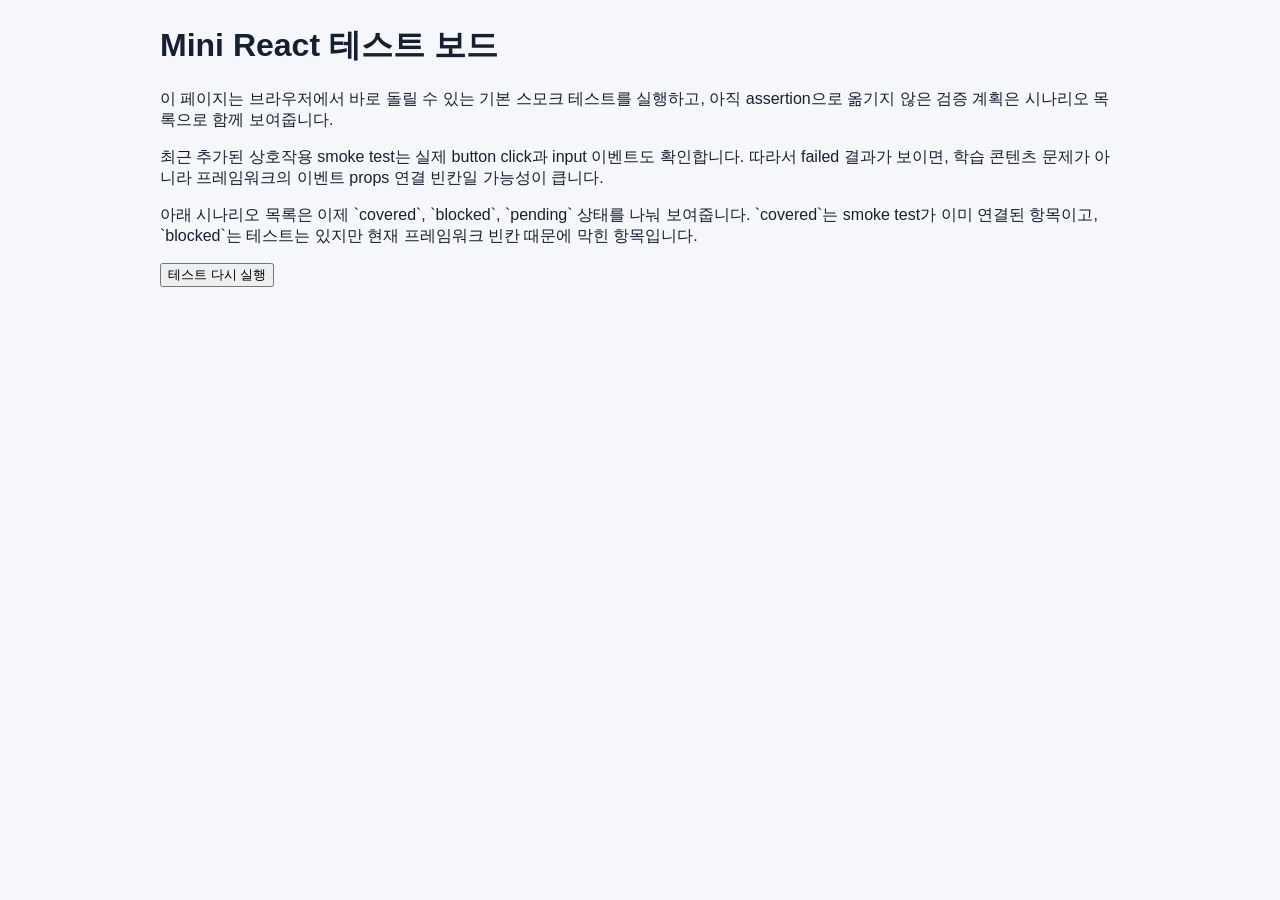
==== commit 7b7d54b6: "feat: test 완료" ====
--- a/tests/framework.test.html
+++ b/tests/framework.test.html
@@ -244,8 +244,8 @@
         },
         {
           phase: 'Phase 3: 콘텐츠 완성',
-          status: 'in_progress',
-          summary: '모든 섹션은 페이지에 통합되었고 diff 시각화도 vdom 섹션에 붙었습니다. 이제 남은 핵심은 통합 테스트를 assertion 단계로 끌어올리는 일입니다.',
+          status: 'completed',
+          summary: '모든 섹션 통합, 워크숍 섹션 연결, VDOM 시각화, 통합 smoke test 시나리오까지 현재 저장소 기준으로 완료된 상태입니다.',
           tasks: [
             {
               name: 'B+C: 모든 섹션을 페이지에 통합',
@@ -254,8 +254,8 @@
             },
             {
               name: 'C: 워크숍 섹션 + 통합 테스트',
-              status: 'in_progress',
-              note: 'src/pages/workshopSection.js와 tests/integration.test.js에 preview 렌더와 실제 버튼 클릭 smoke test까지 들어갔고, 이 결과로 프레임워크 이벤트 연결 빈칸도 더 분명하게 보이게 되었습니다.',
+              status: 'completed',
+              note: 'src/pages/workshopSection.js와 tests/integration.test.js에서 workshop preview 렌더, answer code 실행, 스킬 버튼 클릭에 따른 selectedSkill 변경까지 smoke test 범위에 포함돼 있습니다.',
             },
             {
               name: 'B: diff 시각화 패널 + CSS 마무리',
